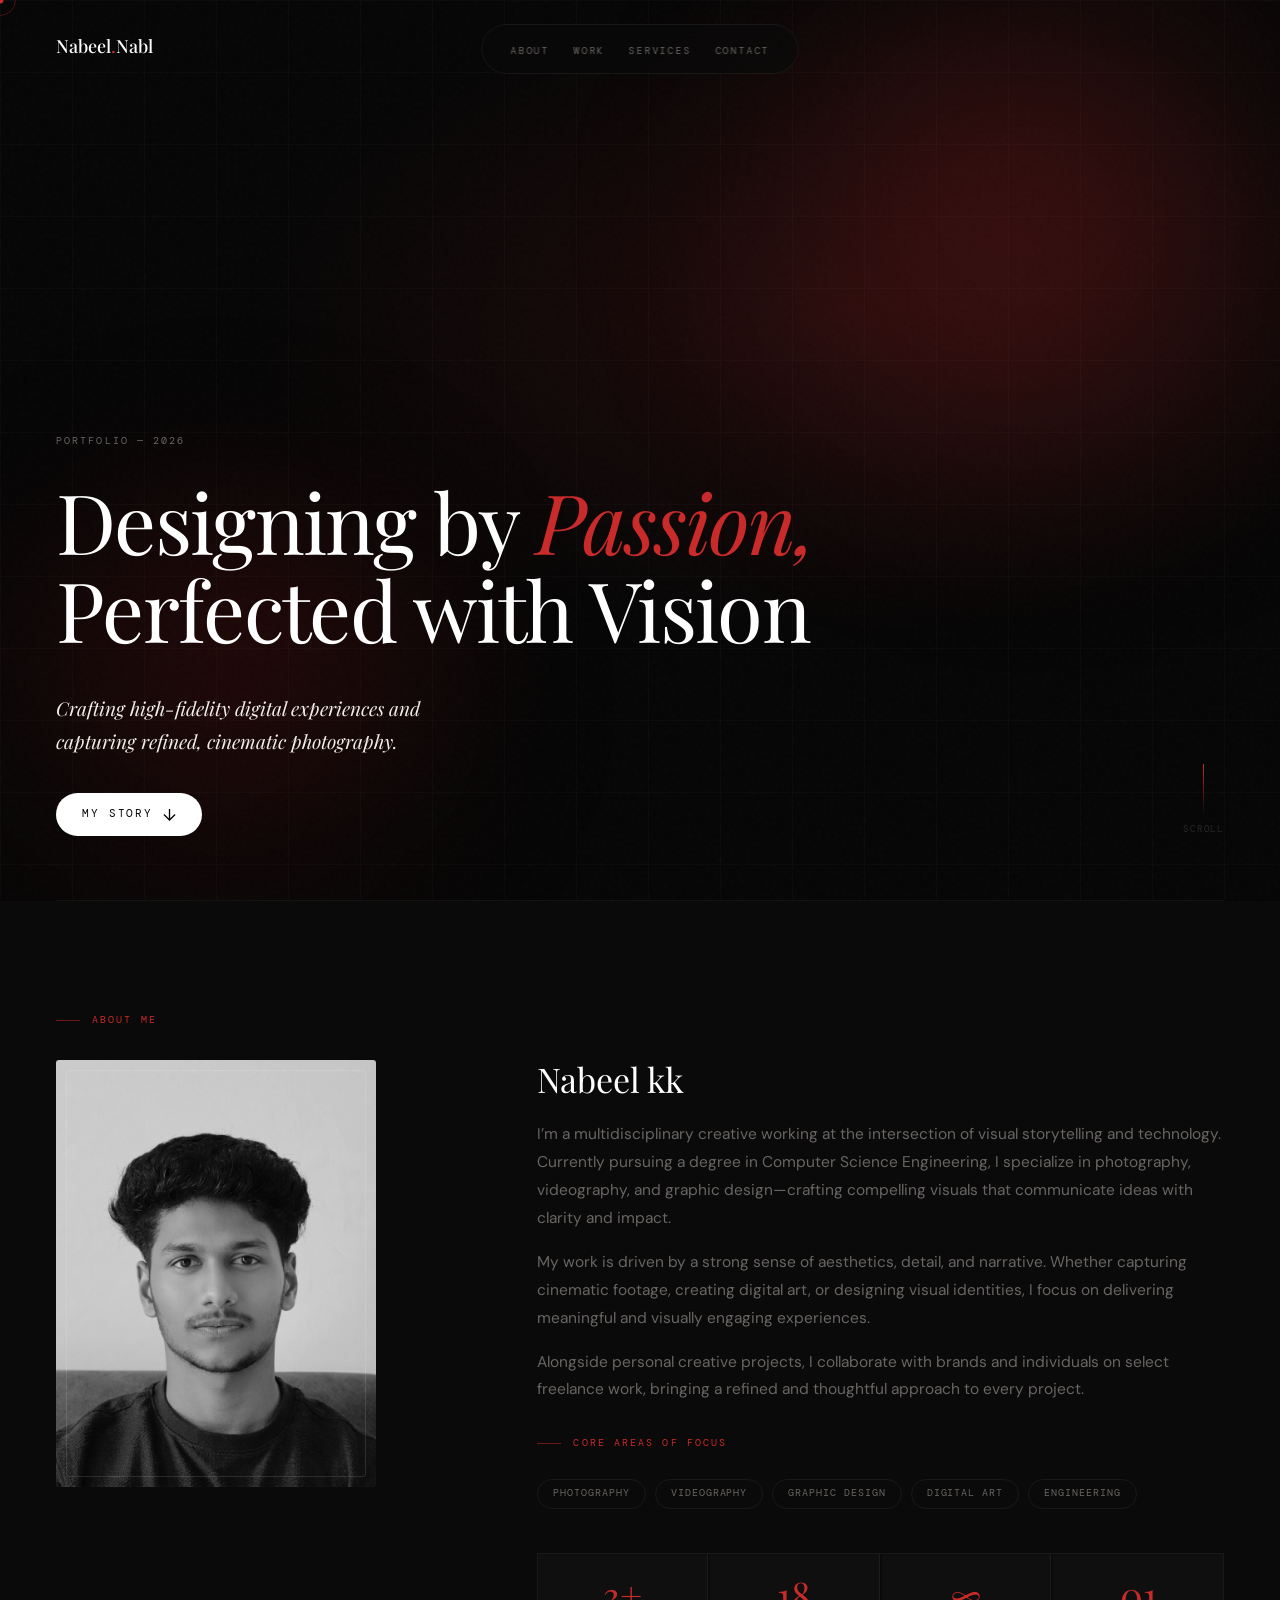
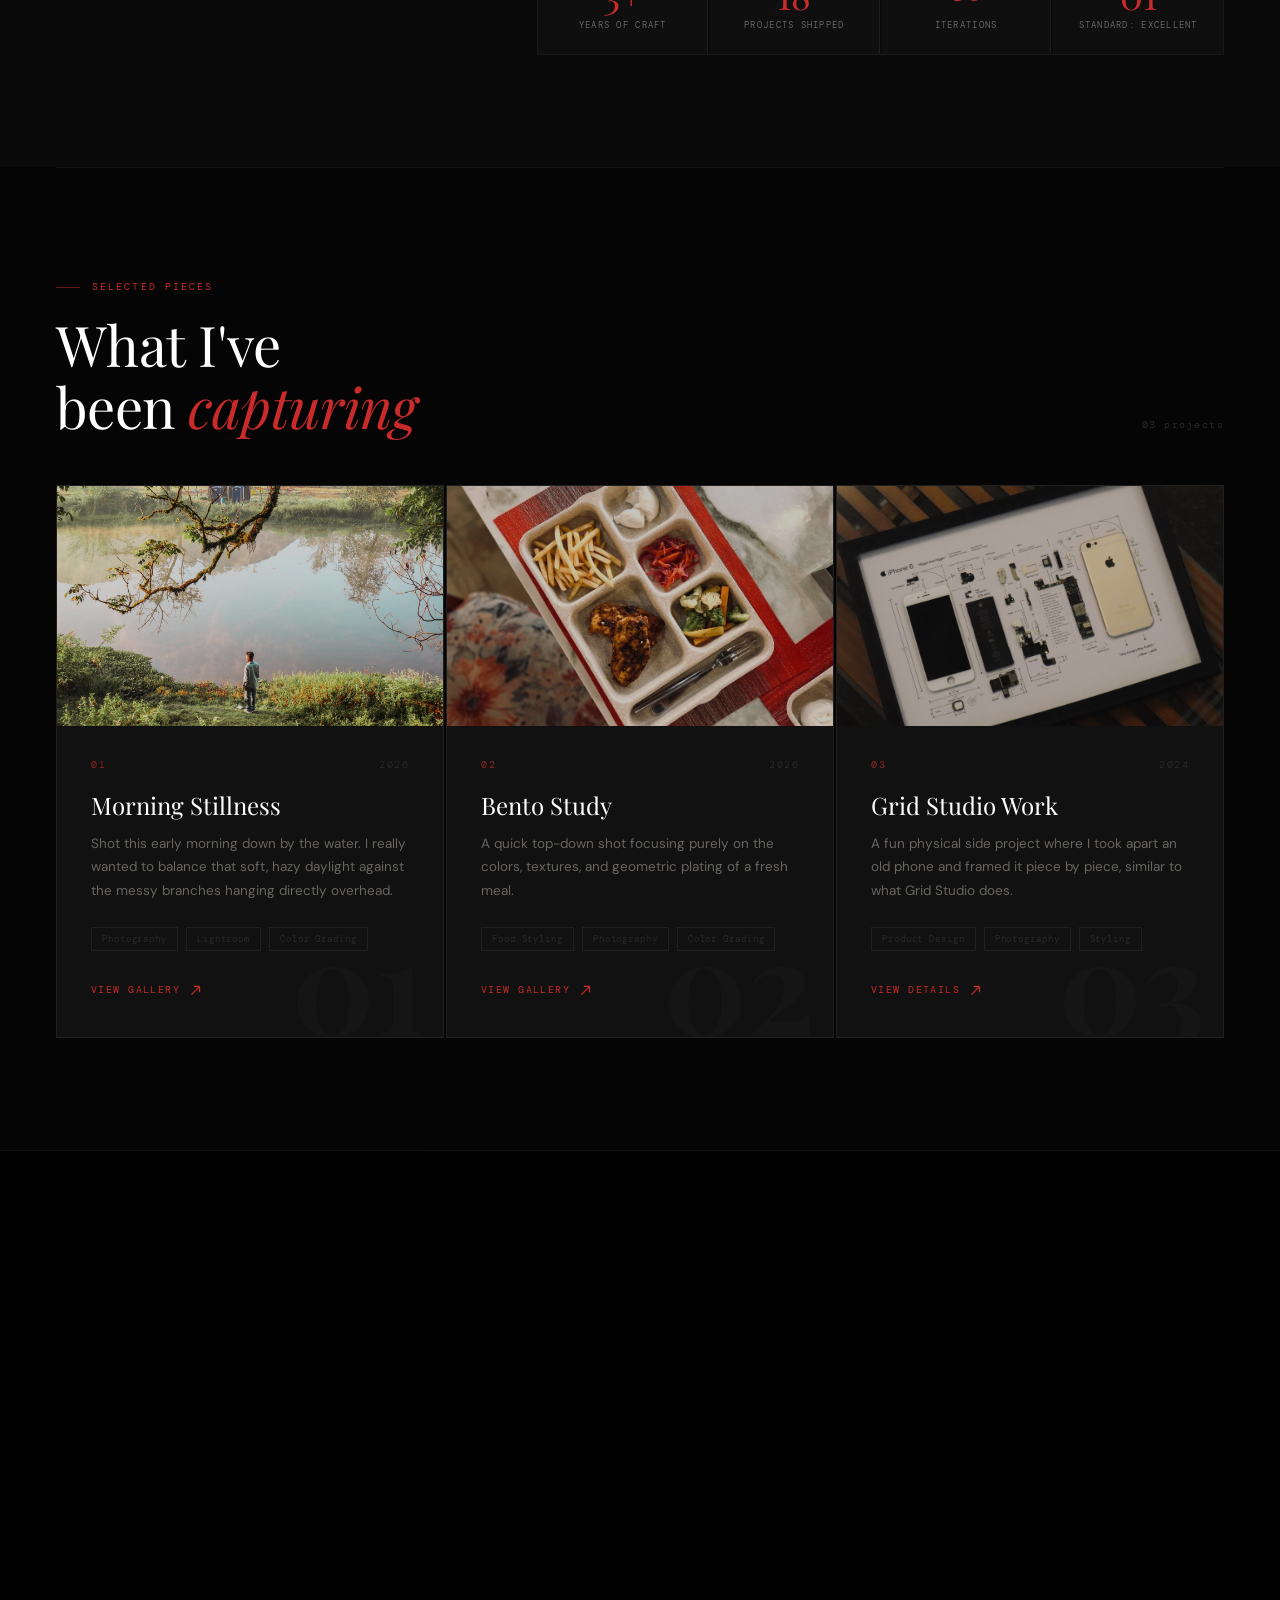
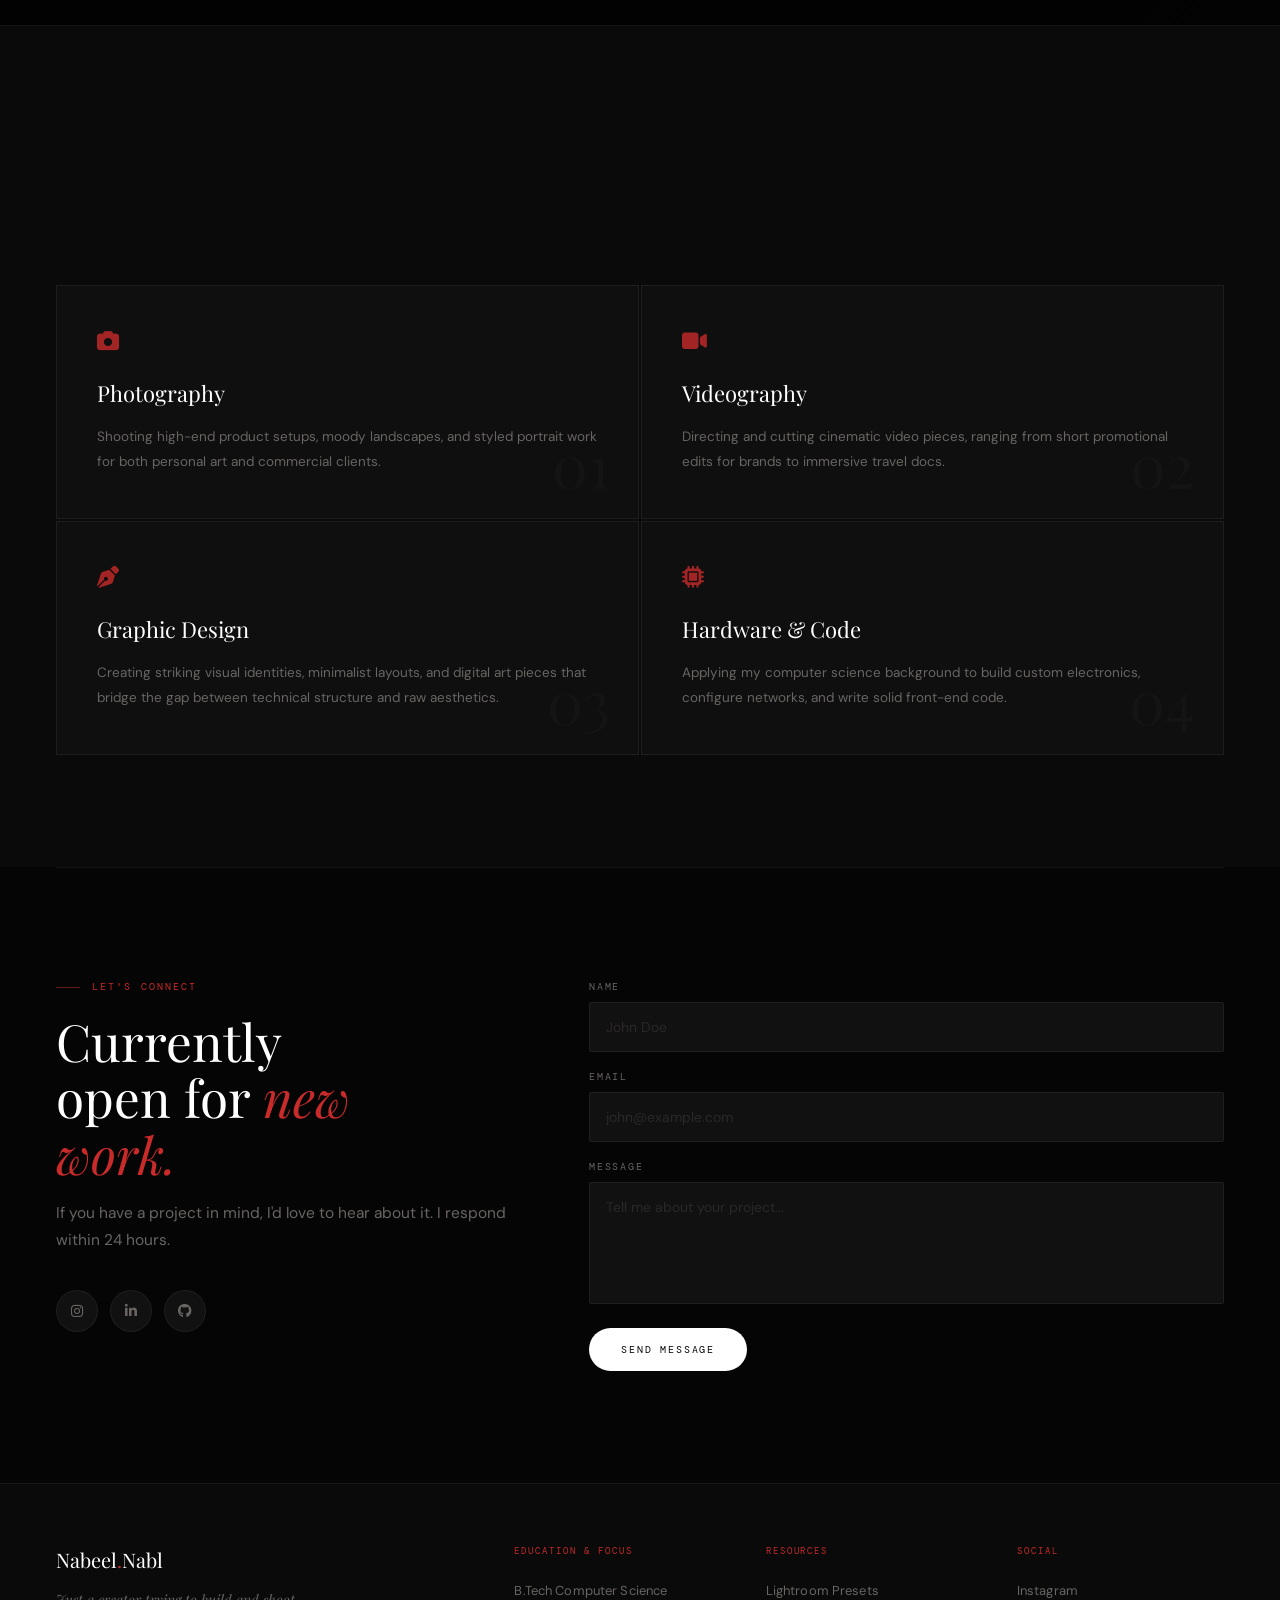
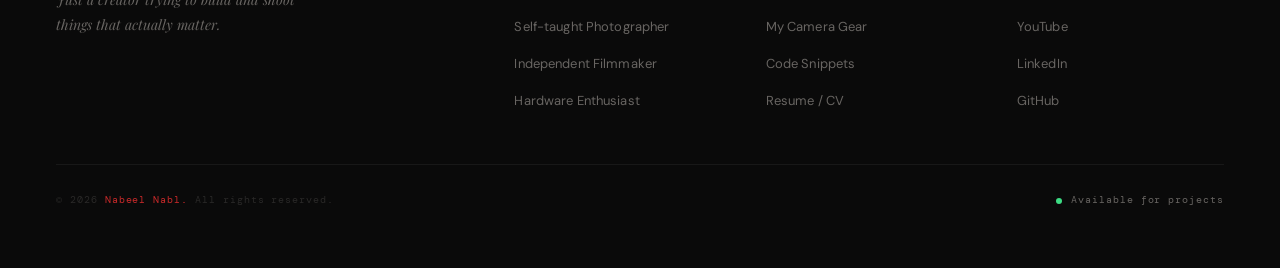
==== index.html @ 321269bb "Initial launch of Handcrafted Portfolio" ====
<!DOCTYPE html>
<html lang="en">

<head>
    <meta charset="UTF-8">
    <meta name="viewport" content="width=device-width, initial-scale=1.0">
    <title>Nabeel Nabl | Designer & Developer</title>
    <link rel="preconnect" href="https://fonts.googleapis.com">
    <link
        href="https://fonts.googleapis.com/css2?family=Playfair+Display:ital,wght@0,400;0,500;0,700;1,400;1,500&family=DM+Sans:wght@300;400;500&family=DM+Mono:wght@300;400&display=swap"
        rel="stylesheet">
    <link rel="stylesheet" href="https://cdnjs.cloudflare.com/ajax/libs/font-awesome/6.4.0/css/all.min.css">
    <style>
        :root {
            --bg: #050505;
            --bg2: #0a0a0a;
            --bg3: #0f0f0f;
            --surface: #111;
            --border: rgba(255, 255, 255, .06);
            --border-h: rgba(255, 255, 255, .12);
            --text: #f0ede8;
            --muted: #686562;
            --dim: #2a2928;
            --red: #c92a2a;
            --red-glow: rgba(201, 42, 42, .18);
            --red-soft: rgba(201, 42, 42, .08);
            --white: #ffffff;
            --ease: cubic-bezier(.16, 1, .3, 1);
            --ease2: cubic-bezier(.4, 0, .2, 1);
        }

        *,
        *::before,
        *::after {
            box-sizing: border-box;
            margin: 0;
            padding: 0
        }

        html {
            scroll-behavior: smooth
        }

        body {
            background: var(--bg);
            color: var(--text);
            font-family: 'DM Sans', sans-serif;
            -webkit-font-smoothing: antialiased;
            overflow-x: hidden;
            cursor: none;
            line-height: 1.6
        }

        a {
            text-decoration: none;
            color: inherit;
            transition: all .3s var(--ease)
        }

        ul {
            list-style: none
        }

        img {
            max-width: 100%;
            display: block
        }

        ::-webkit-scrollbar {
            width: 2px
        }

        ::-webkit-scrollbar-track {
            background: var(--bg)
        }

        ::-webkit-scrollbar-thumb {
            background: var(--red)
        }

        /* CURSOR */
        #cur {
            position: fixed;
            top: 0;
            left: 0;
            pointer-events: none;
            z-index: 9999;
            width: 7px;
            height: 7px;
            background: var(--red);
            border-radius: 50%;
            transform: translate(-50%, -50%);
            transition: width .25s, height .25s
        }

        #cur-r {
            position: fixed;
            top: 0;
            left: 0;
            pointer-events: none;
            z-index: 9998;
            width: 32px;
            height: 32px;
            border: 1px solid rgba(201, 42, 42, .35);
            border-radius: 50%;
            transform: translate(-50%, -50%);
            transition: left .09s, top .09s, width .3s, height .3s, border-color .3s
        }

        body:has(a:hover) #cur,
        body:has(button:hover) #cur {
            width: 14px;
            height: 14px
        }

        body:has(a:hover) #cur-r,
        body:has(button:hover) #cur-r {
            width: 50px;
            height: 50px;
            border-color: var(--red)
        }

        /* NAV */
        #nav {
            position: fixed;
            top: 24px;
            left: 50%;
            transform: translateX(-50%);
            z-index: 200;
            padding: 11px 28px;
            background: rgba(10, 10, 10, .72);
            backdrop-filter: blur(20px);
            border: 1px solid var(--border);
            border-radius: 100px;
            display: flex;
            align-items: center;
            gap: 36px;
            transition: all .4s var(--ease);
            width: max-content
        }

        #nav.scrolled {
            background: rgba(5, 5, 5, .94);
            box-shadow: 0 8px 40px rgba(0, 0, 0, .6)
        }

        .nav-logo {
            font-family: 'Playfair Display', serif;
            font-size: 16px;
            font-weight: 500;
            color: var(--white);
            white-space: nowrap
        }

        .nav-logo span {
            color: var(--red)
        }

        .nav-links {
            display: flex;
            gap: 24px
        }

        .nav-links a {
            font-family: 'DM Mono', monospace;
            font-size: 10px;
            letter-spacing: .18em;
            text-transform: uppercase;
            color: var(--muted);
            transition: color .3s
        }

        .nav-links a:hover,
        .nav-links a.active {
            color: var(--text)
        }

        .hamburger {
            display: none;
            flex-direction: column;
            gap: 5px;
            cursor: pointer;
            padding: 4px
        }

        .hamburger span {
            display: block;
            width: 20px;
            height: 1.5px;
            background: var(--text);
            transition: all .3s var(--ease)
        }

        .hamburger.open span:nth-child(1) {
            transform: translateY(6.5px) rotate(45deg)
        }

        .hamburger.open span:nth-child(2) {
            opacity: 0;
            transform: scaleX(0)
        }

        .hamburger.open span:nth-child(3) {
            transform: translateY(-6.5px) rotate(-45deg)
        }

        #mob-menu {
            display: none;
            position: fixed;
            inset: 0;
            z-index: 190;
            background: rgba(5, 5, 5, .97);
            backdrop-filter: blur(24px);
            flex-direction: column;
            align-items: center;
            justify-content: center;
            gap: 32px
        }

        #mob-menu.open {
            display: flex
        }

        #mob-menu a {
            font-family: 'Playfair Display', serif;
            font-size: 34px;
            font-weight: 400;
            color: var(--muted);
            transition: color .3s
        }

        #mob-menu a:hover {
            color: var(--white)
        }

        /* HERO */
        #hero {
            min-height: 100vh;
            display: flex;
            flex-direction: column;
            justify-content: flex-end;
            padding: 0 max(56px, calc((100vw - 1200px) / 2)) 64px;
            position: relative;
            overflow: hidden
        }

        .h-ambient {
            position: absolute;
            inset: 0;
            pointer-events: none;
            background: radial-gradient(ellipse 70% 55% at 65% 35%, rgba(201, 42, 42, .13) 0%, transparent 65%),
                radial-gradient(ellipse 40% 40% at 20% 70%, rgba(180, 20, 20, .07) 0%, transparent 60%)
        }

        .h-grid {
            position: absolute;
            inset: 0;
            pointer-events: none;
            background-image: linear-gradient(rgba(255, 255, 255, .018) 1px, transparent 1px),
                linear-gradient(90deg, rgba(255, 255, 255, .018) 1px, transparent 1px);
            background-size: 72px 72px
        }

        .h-noise {
            position: absolute;
            inset: 0;
            pointer-events: none;
            opacity: .022;
            background-image: url("data:image/svg+xml,%3Csvg viewBox='0 0 256 256' xmlns='http://www.w3.org/2000/svg'%3E%3Cfilter id='n'%3E%3CfeTurbulence type='fractalNoise' baseFrequency='.85' numOctaves='4' stitchTiles='stitch'/%3E%3C/filter%3E%3Crect width='100%25' height='100%25' filter='url(%23n)'/%3E%3C/svg%3E")
        }

        .blob {
            position: absolute;
            border-radius: 50%;
            pointer-events: none;
            filter: blur(100px);
            opacity: 0;
            animation: blobF 20s ease-in-out infinite alternate, blobI 2s .5s ease forwards
        }

        .blob1 {
            width: 55vw;
            height: 55vw;
            background: radial-gradient(circle, rgba(201, 42, 42, .28) 0%, transparent 65%);
            top: -15%;
            right: -8%
        }

        .blob2 {
            width: 45vw;
            height: 45vw;
            background: radial-gradient(circle, rgba(160, 20, 20, .18) 0%, transparent 65%);
            bottom: -10%;
            left: -5%;
            animation-duration: 26s;
            animation-delay: -8s
        }

        @keyframes blobI {
            to {
                opacity: 1
            }
        }

        @keyframes blobF {
            0% {
                transform: translate(0, 0) scale(1)
            }

            50% {
                transform: translate(-4%, 6%) scale(1.08)
            }

            100% {
                transform: translate(5%, -4%) scale(.94)
            }
        }

        .h-brand {
            position: absolute;
            top: 32px;
            left: max(56px, calc((100vw - 1200px) / 2));
            font-family: 'Playfair Display', serif;
            font-size: 18px;
            font-weight: 500;
            color: var(--white);
            z-index: 10
        }

        .h-brand span {
            color: var(--red)
        }

        .h-content {
            display: flex;
            flex-direction: column;
            align-items: flex-start;
            gap: 28px;
            position: relative;
            z-index: 10;
        }

        .h-pill {
            font-family: 'DM Mono', monospace;
            font-size: 9.5px;
            letter-spacing: .22em;
            text-transform: uppercase;
            color: var(--muted);
            opacity: 0;
            transform: translateY(14px);
            animation: hUp .7s .3s var(--ease) forwards
        }

        .h-title {
            font-family: 'Playfair Display', serif;
            font-size: clamp(38px, 6.5vw, 92px);
            font-weight: 400;
            line-height: 1.05;
            letter-spacing: -.02em;
            color: var(--white);
            opacity: 0;
            transform: translateY(28px);
            animation: hUp .9s .5s var(--ease) forwards
        }

        .h-title em {
            font-style: italic;
            color: var(--red)
        }

        .h-tagline {
            font-family: 'Playfair Display', serif;
            font-style: italic;
            font-size: clamp(15px, 1.5vw, 20px);
            color: var(--text);
            max-width: 440px;
            line-height: 1.7;
            opacity: 0;
            transform: translateY(20px);
            animation: hUp .7s .7s var(--ease) forwards;
            margin-top: 12px;
        }

        .h-cta {
            display: inline-flex;
            align-items: center;
            gap: 10px;
            font-family: 'DM Mono', monospace;
            font-size: 10.5px;
            letter-spacing: .18em;
            text-transform: uppercase;
            color: var(--bg);
            background: var(--white);
            padding: 13px 26px;
            border-radius: 100px;
            transition: all .3s var(--ease);
            flex-shrink: 0;
            opacity: 0;
            transform: translateY(20px);
            animation: hUp .7s .9s var(--ease) forwards;
            margin-top: 8px;
        }

        .h-cta:hover {
            background: var(--red);
            color: var(--white);
            transform: translateY(-3px);
            box-shadow: 0 12px 36px var(--red-glow)
        }

        .h-scroll {
            display: flex;
            flex-direction: column;
            align-items: center;
            gap: 6px;
            font-family: 'DM Mono', monospace;
            font-size: 9px;
            letter-spacing: .2em;
            text-transform: uppercase;
            color: var(--dim);
            position: absolute;
            bottom: 64px;
            right: max(56px, calc((100vw - 1200px) / 2));
            z-index: 10;
        }

        .s-bar {
            width: 1px;
            height: 52px;
            background: linear-gradient(to bottom, var(--red), transparent);
            animation: sPulse 2.2s ease-in-out infinite
        }

        @keyframes sPulse {

            0%,
            100% {
                opacity: .3
            }

            50% {
                opacity: .9
            }
        }

        @keyframes hUp {
            to {
                opacity: 1;
                transform: translateY(0)
            }
        }

        /* DIVIDER */
        .divider {
            border: none;
            border-top: 1px solid var(--border);
            margin: 0 max(56px, calc((100vw - 1200px) / 2))
        }

        /* SECTION BASE */
        .section {
            padding: 112px max(56px, calc((100vw - 1200px) / 2));
            position: relative;
            width: 100%;
            max-width: 100%
        }

        .s-lbl {
            font-family: 'DM Mono', monospace;
            font-size: 9.5px;
            letter-spacing: .22em;
            text-transform: uppercase;
            color: var(--red);
            margin-bottom: 18px;
            display: flex;
            align-items: center;
            gap: 12px
        }

        .s-lbl::before {
            content: '';
            width: 24px;
            height: 1px;
            background: var(--red);
            opacity: .5
        }

        .s-h {
            font-family: 'Playfair Display', serif;
            font-size: clamp(34px, 4.5vw, 56px);
            font-weight: 400;
            color: var(--white);
            line-height: 1.1;
            letter-spacing: -.01em;
            margin-bottom: 52px
        }

        .s-h em {
            font-style: italic;
            color: var(--red)
        }

        /* REVEAL */
        .reveal {
            opacity: 0;
            transform: translateY(24px);
            transition: opacity .8s var(--ease), transform .8s var(--ease)
        }

        .reveal.on {
            opacity: 1;
            transform: none
        }

        .d1 {
            transition-delay: .08s
        }

        .d2 {
            transition-delay: .16s
        }

        .d3 {
            transition-delay: .24s
        }

        .d4 {
            transition-delay: .32s
        }

        /* ABOUT */
        #about {
            background: var(--bg2)
        }

        .about-g {
            display: grid;
            grid-template-columns: 1fr 1.8fr;
            gap: 100px;
            align-items: start;
            max-width: 100%
        }

        .a-img-wrap {
            position: relative;
            border-radius: 3px;
            overflow: hidden;
            max-width: 320px;
            margin: 0 auto 0 0;
        }

        .a-img-wrap img {
            width: 100%;
            aspect-ratio: 3/4;
            object-fit: cover;
            display: block;
            filter: grayscale(100%) brightness(.85);
            transition: filter .6s var(--ease)
        }

        .a-img-wrap:hover img {
            filter: grayscale(0%) brightness(1)
        }

        .img-frame {
            position: absolute;
            top: 10px;
            left: 10px;
            width: calc(100% - 20px);
            height: calc(100% - 20px);
            border: 1px solid var(--border-h);
            border-radius: 3px;
            pointer-events: none
        }

        .a-fallback {
            width: 100%;
            aspect-ratio: 3/4;
            background: linear-gradient(135deg, #111 0%, #181818 50%, #0d0d0d 100%);
            display: flex;
            flex-direction: column;
            align-items: center;
            justify-content: center;
            gap: 16px;
            color: var(--dim);
            font-family: 'DM Mono', monospace;
            font-size: 11px
        }

        .av-c {
            width: 76px;
            height: 76px;
            border-radius: 50%;
            border: 1px solid rgba(255, 255, 255, .1);
            display: flex;
            align-items: center;
            justify-content: center
        }

        .av-c span {
            font-family: 'Playfair Display', serif;
            font-size: 26px;
            color: var(--red)
        }

        .a-text h3 {
            font-family: 'Playfair Display', serif;
            font-size: 34px;
            font-weight: 400;
            color: var(--white);
            margin-bottom: 22px;
            line-height: 1.15
        }

        .a-text p {
            font-size: 15.5px;
            line-height: 1.8;
            color: var(--muted);
            margin-bottom: 16px
        }

        .chips {
            display: flex;
            flex-wrap: wrap;
            gap: 9px;
            margin-top: 28px
        }

        .chip {
            padding: 6px 15px;
            border: 1px solid var(--border);
            font-family: 'DM Mono', monospace;
            font-size: 9.5px;
            letter-spacing: .1em;
            text-transform: uppercase;
            color: var(--muted);
            border-radius: 100px;
            transition: all .3s var(--ease);
            cursor: default
        }

        .chip:hover {
            border-color: var(--red);
            color: var(--text);
            background: var(--red-soft)
        }

        .a-stats {
            display: grid;
            grid-template-columns: repeat(4, 1fr);
            gap: 2px;
            margin-top: 44px;
            border: 1px solid var(--border)
        }

        .st {
            padding: 22px 18px;
            background: var(--bg3);
            border-right: 1px solid var(--border);
            transition: background .3s;
            text-align: center
        }

        .st:last-child {
            border-right: none
        }

        .st:hover {
            background: var(--surface)
        }

        .st-n {
            font-family: 'Playfair Display', serif;
            font-size: 38px;
            font-weight: 400;
            color: var(--red);
            line-height: 1;
            margin-bottom: 5px
        }

        .st-l {
            font-family: 'DM Mono', monospace;
            font-size: 8.5px;
            letter-spacing: .15em;
            text-transform: uppercase;
            color: var(--muted)
        }

        /* PROJECTS */
        #projects {
            background: var(--bg)
        }

        .p-head {
            display: flex;
            align-items: flex-end;
            justify-content: space-between;
            margin-bottom: 48px
        }

        .p-cnt {
            font-family: 'DM Mono', monospace;
            font-size: 10px;
            letter-spacing: .15em;
            color: var(--dim);
            padding-bottom: 4px
        }

        .p-grid {
            display: grid;
            grid-template-columns: repeat(3, 1fr);
            gap: 2px
        }

        .p-card {
            position: relative;
            background: var(--surface);
            border: 1px solid var(--border);
            overflow: hidden;
            cursor: pointer;
            transition: border-color .4s var(--ease)
        }

        .p-card:hover {
            border-color: var(--border-h)
        }

        .p-stripe {
            position: absolute;
            top: 0;
            left: 0;
            width: 0;
            height: 2px;
            background: var(--red);
            transition: width .6s var(--ease)
        }

        .p-card:hover .p-stripe {
            width: 100%
        }

        .p-img {
            width: 100%;
            height: 240px;
            overflow: hidden;
            background: var(--bg3);
            position: relative
        }

        .p-img img {
            width: 100%;
            height: 100%;
            object-fit: cover;
            transition: transform .8s var(--ease);
            filter: brightness(.8)
        }

        .p-card:hover .p-img img {
            transform: scale(1.05);
            filter: brightness(1)
        }

        .p-img-ph {
            width: 100%;
            height: 100%;
            display: flex;
            align-items: center;
            justify-content: center;
            font-family: 'DM Mono', monospace;
            font-size: 10px;
            letter-spacing: .1em;
            color: var(--dim);
            background: linear-gradient(135deg, #111, #1a1a1a)
        }

        .p-body {
            padding: 32px 34px 36px
        }

        .p-meta {
            display: flex;
            justify-content: space-between;
            align-items: center;
            margin-bottom: 18px
        }

        .p-num {
            font-family: 'DM Mono', monospace;
            font-size: 9.5px;
            letter-spacing: .2em;
            color: var(--red);
            opacity: .7
        }

        .p-yr {
            font-family: 'DM Mono', monospace;
            font-size: 9.5px;
            letter-spacing: .15em;
            color: var(--dim)
        }

        .p-title {
            font-family: 'Playfair Display', serif;
            font-size: 24px;
            font-weight: 400;
            color: var(--white);
            margin-bottom: 12px;
            transition: color .3s;
            line-height: 1.2
        }

        .p-card:hover .p-title {
            color: var(--red)
        }

        .p-desc {
            font-size: 13.5px;
            color: var(--muted);
            line-height: 1.75;
            margin-bottom: 24px
        }

        .p-stk {
            display: flex;
            gap: 8px;
            flex-wrap: wrap;
            margin-bottom: 24px
        }

        .stag {
            font-family: 'DM Mono', monospace;
            font-size: 9px;
            letter-spacing: .1em;
            color: var(--dim);
            border: 1px solid var(--border);
            padding: 4px 10px;
            transition: all .3s var(--ease)
        }

        .p-card:hover .stag {
            border-color: rgba(201, 42, 42, .2);
            color: var(--muted)
        }

        .p-lnk {
            display: inline-flex;
            align-items: center;
            gap: 9px;
            font-family: 'DM Mono', monospace;
            font-size: 9.5px;
            letter-spacing: .15em;
            text-transform: uppercase;
            color: var(--red);
            border-bottom: 1px solid transparent;
            padding-bottom: 2px;
            transition: border-color .3s
        }

        .p-lnk:hover {
            border-color: var(--red)
        }

        .p-lnk svg {
            transition: transform .3s var(--ease)
        }

        .p-lnk:hover svg {
            transform: translate(4px, -4px)
        }

        .p-ghost {
            position: absolute;
            bottom: -10px;
            right: 18px;
            font-family: 'Playfair Display', serif;
            font-size: 130px;
            font-weight: 700;
            line-height: 1;
            color: rgba(255, 255, 255, .02);
            pointer-events: none;
            transition: color .4s
        }

        .p-card:hover .p-ghost {
            color: rgba(201, 42, 42, .04)
        }

        /* PARALLAX BANNER */
        .par {
            background-attachment: fixed;
            background-position: center;
            background-repeat: no-repeat;
            background-size: cover;
            padding: 130px max(56px, calc((100vw - 1200px) / 2));
            display: flex;
            align-items: center;
            border-top: 1px solid var(--border);
            border-bottom: 1px solid var(--border);
            position: relative;
            overflow: hidden
        }

        .par::after {
            content: '';
            position: absolute;
            inset: 0;
            background: linear-gradient(135deg, rgba(0, 0, 0, .78) 0%, rgba(0, 0, 0, .5) 100%);
            pointer-events: none
        }

        .par-in {
            position: relative;
            z-index: 1;
            max-width: 600px
        }

        .par-in h2 {
            font-family: 'Playfair Display', serif;
            font-size: clamp(30px, 4vw, 50px);
            font-weight: 400;
            color: var(--white);
            margin-bottom: 18px;
            line-height: 1.15
        }

        .par-in h2 em {
            font-style: italic;
            color: var(--red)
        }

        .par-in p {
            font-size: 15.5px;
            color: rgba(220, 220, 220, .78);
            line-height: 1.75;
            letter-spacing: .3px
        }

        /* SERVICES */
        #services {
            background: var(--bg2)
        }

        .svc-g {
            display: grid;
            grid-template-columns: repeat(2, 1fr);
            gap: 2px;
            max-width: 100%
        }

        .svc {
            padding: 44px 40px;
            background: var(--bg3);
            border: 1px solid var(--border);
            position: relative;
            overflow: hidden;
            transition: border-color .4s var(--ease), background .4s
        }

        .svc:hover {
            border-color: var(--border-h);
            background: var(--surface)
        }

        .svc::before {
            content: '';
            position: absolute;
            top: 0;
            left: 0;
            width: 2px;
            height: 0;
            background: var(--red);
            transition: height .5s var(--ease)
        }

        .svc:hover::before {
            height: 100%
        }

        .svc i {
            font-size: 22px;
            color: var(--red);
            margin-bottom: 24px;
            display: block;
            opacity: .8;
            transition: opacity .3s
        }

        .svc:hover i {
            opacity: 1
        }

        .svc h3 {
            font-family: 'Playfair Display', serif;
            font-size: 22px;
            font-weight: 400;
            color: var(--white);
            margin-bottom: 14px
        }

        .svc p {
            font-size: 13.5px;
            color: var(--muted);
            line-height: 1.8
        }

        .svc-n {
            position: absolute;
            bottom: 24px;
            right: 28px;
            font-family: 'Playfair Display', serif;
            font-size: 60px;
            font-weight: 400;
            color: rgba(255, 255, 255, .022);
            line-height: 1;
            pointer-events: none;
            transition: color .4s
        }

        .svc:hover .svc-n {
            color: rgba(201, 42, 42, .06)
        }

        /* CONTACT */
        #contact {
            background: var(--bg)
        }

        .ct-wrap {
            display: grid;
            grid-template-columns: 1fr 1.4fr;
            gap: 80px;
            max-width: 100%
        }

        .ct-left h2 {
            font-family: 'Playfair Display', serif;
            font-size: clamp(34px, 4vw, 52px);
            font-weight: 400;
            color: var(--white);
            line-height: 1.1;
            margin-bottom: 18px
        }

        .ct-left h2 em {
            font-style: italic;
            color: var(--red)
        }

        .ct-sub {
            font-size: 15.5px;
            color: var(--muted);
            line-height: 1.75;
            margin-bottom: 36px
        }

        .soc-row {
            display: flex;
            gap: 12px;
            margin-top: 4px
        }

        .soc {
            width: 42px;
            height: 42px;
            border-radius: 50%;
            background: var(--surface);
            border: 1px solid var(--border);
            display: flex;
            align-items: center;
            justify-content: center;
            font-size: 14px;
            color: var(--muted);
            transition: all .3s var(--ease)
        }

        .soc:hover {
            background: var(--red);
            color: var(--white);
            border-color: var(--red);
            transform: translateY(-3px);
            box-shadow: 0 8px 24px var(--red-glow)
        }

        .ct-form {
            display: flex;
            flex-direction: column;
            gap: 18px
        }

        .fg {
            display: flex;
            flex-direction: column;
            gap: 7px
        }

        .fg label {
            font-family: 'DM Mono', monospace;
            font-size: 9.5px;
            letter-spacing: .18em;
            text-transform: uppercase;
            color: var(--muted)
        }

        .fg input,
        .fg textarea {
            padding: 15px 16px;
            background: var(--surface);
            border: 1px solid var(--border);
            color: var(--text);
            font-family: 'DM Sans', sans-serif;
            font-size: 14px;
            outline: none;
            transition: border-color .3s var(--ease);
            border-radius: 2px;
            resize: none
        }

        .fg input:focus,
        .fg textarea:focus {
            border-color: var(--red)
        }

        .fg input::placeholder,
        .fg textarea::placeholder {
            color: var(--dim)
        }

        .sub-btn {
            align-self: flex-start;
            margin-top: 6px;
            font-family: 'DM Mono', monospace;
            font-size: 10px;
            letter-spacing: .18em;
            text-transform: uppercase;
            color: var(--bg);
            background: var(--white);
            border: none;
            padding: 15px 32px;
            cursor: pointer;
            border-radius: 100px;
            transition: all .3s var(--ease)
        }

        .sub-btn:hover {
            background: var(--red);
            color: var(--white);
            transform: translateY(-2px);
            box-shadow: 0 10px 32px var(--red-glow)
        }

        .f-err {
            font-family: 'DM Mono', monospace;
            font-size: 10px;
            letter-spacing: .1em;
            color: var(--red);
            margin-top: -8px;
            margin-bottom: 6px;
            display: none;
        }

        /* POPUP */
        .pop-overlay {
            position: fixed;
            inset: 0;
            background: rgba(5, 5, 5, 0.85);
            backdrop-filter: blur(8px);
            z-index: 1000;
            display: flex;
            align-items: center;
            justify-content: center;
            opacity: 0;
            pointer-events: none;
            transition: opacity 0.4s var(--ease);
        }

        .pop-overlay.active {
            opacity: 1;
            pointer-events: all;
        }

        .pop-box {
            background: var(--surface);
            border: 1px solid var(--border);
            padding: 50px 40px;
            border-radius: 4px;
            text-align: center;
            max-width: 400px;
            width: 90%;
            transform: translateY(20px);
            transition: transform 0.4s var(--ease);
        }

        .pop-overlay.active .pop-box {
            transform: translateY(0);
        }

        .pop-icon {
            font-size: 44px;
            color: var(--red);
            margin-bottom: 24px;
        }

        .pop-box h3 {
            font-family: 'Playfair Display', serif;
            font-size: 26px;
            color: var(--white);
            margin-bottom: 14px;
        }

        .pop-box p {
            font-size: 14.5px;
            color: var(--muted);
            line-height: 1.6;
            margin-bottom: 32px;
        }

        .pop-btn {
            background: var(--white);
            color: var(--bg);
            border: none;
            padding: 14px 34px;
            font-family: 'DM Mono', monospace;
            font-size: 10px;
            text-transform: uppercase;
            letter-spacing: .15em;
            border-radius: 100px;
            cursor: pointer;
            transition: all 0.3s;
        }

        .pop-btn:hover {
            background: var(--red);
            color: var(--white);
            box-shadow: 0 8px 32px var(--red-glow);
        }

        /* FOOTER */
        footer {
            background: var(--bg2);
            border-top: 1px solid var(--border);
            padding: 60px max(56px, calc((100vw - 1200px) / 2))
        }

        .ft {
            display: grid;
            grid-template-columns: 2fr 1fr 1fr 1fr;
            gap: 44px;
            max-width: 1200px;
            margin: 0 auto 52px
        }

        .f-logo {
            font-family: 'Playfair Display', serif;
            font-size: 20px;
            font-weight: 400;
            color: var(--white);
            margin-bottom: 12px;
            display: block
        }

        .f-logo span {
            color: var(--red)
        }

        .f-bio {
            font-size: 14px;
            line-height: 1.75;
            color: var(--muted);
            max-width: 270px;
            font-style: italic;
            font-family: 'Playfair Display', serif
        }

        .fc-t {
            font-family: 'DM Mono', monospace;
            font-size: 9px;
            letter-spacing: .22em;
            text-transform: uppercase;
            color: var(--red);
            margin-bottom: 18px
        }

        .fc ul {
            display: flex;
            flex-direction: column;
            gap: 11px
        }

        .fc ul a {
            font-size: 13px;
            color: var(--muted);
            transition: color .3s;
            letter-spacing: .01em
        }

        .fc ul a:hover {
            color: var(--text)
        }

        .fb {
            max-width: 1200px;
            margin: 0 auto;
            display: flex;
            justify-content: space-between;
            align-items: center;
            padding-top: 28px;
            border-top: 1px solid var(--border);
            flex-wrap: wrap;
            gap: 14px
        }

        .f-copy {
            font-family: 'DM Mono', monospace;
            font-size: 9.5px;
            letter-spacing: .1em;
            color: var(--dim)
        }

        .f-copy span {
            color: var(--red)
        }

        .f-stat {
            display: flex;
            align-items: center;
            gap: 9px;
            font-family: 'DM Mono', monospace;
            font-size: 9.5px;
            letter-spacing: .1em;
            color: var(--muted)
        }

        .dot {
            width: 6px;
            height: 6px;
            border-radius: 50%;
            background: #3ddc84;
            animation: dpulse 2s ease-in-out infinite
        }

        @keyframes dpulse {

            0%,
            100% {
                box-shadow: 0 0 0 0 rgba(61, 220, 132, .5)
            }

            50% {
                box-shadow: 0 0 0 5px rgba(61, 220, 132, 0)
            }
        }

        /* RESPONSIVE */
        @media(max-width:960px) {

            .section,
            .divider,
            footer {
                padding-left: 28px;
                padding-right: 28px
            }

            #hero {
                padding: 0 28px 56px
            }

            .h-brand {
                left: 28px
            }

            .par {
                padding: 100px 28px
            }

            .about-g,
            .ct-wrap {
                grid-template-columns: 1fr;
                gap: 44px
            }

            .p-grid,
            .svc-g {
                grid-template-columns: 1fr
            }

            .p-card.wide {
                grid-column: span 1
            }

            .ft {
                grid-template-columns: 1fr 1fr;
                gap: 32px
            }

            .a-stats {
                grid-template-columns: repeat(2, 1fr)
            }

            .st:nth-child(2) {
                border-right: none
            }

            .nav-links {
                display: none
            }

            .hamburger {
                display: flex
            }

            .h-foot {
                flex-direction: column;
                align-items: flex-start;
                gap: 24px
            }
        }

        @media(max-width:600px) {
            .ft {
                grid-template-columns: 1fr
            }

            .fb {
                flex-direction: column;
                text-align: center
            }

            .a-stats {
                grid-template-columns: 1fr 1fr
            }

            footer {
                padding: 44px 28px
            }
        }
    </style>
</head>

<body>

    <div id="cur"></div>
    <div id="cur-r"></div>

    <!-- MOBILE MENU -->
    <div id="mob-menu">
        <a href="#about">About</a>
        <a href="#projects">Work</a>
        <a href="#services">Services</a>
        <a href="#contact">Contact</a>
    </div>

    <!-- NAV -->
    <nav id="nav">
        <ul class="nav-links">
            <li><a href="#about">About</a></li>
            <li><a href="#projects">Work</a></li>
            <li><a href="#services">Services</a></li>
            <li><a href="#contact">Contact</a></li>
        </ul>
        <div class="hamburger" id="ham">
            <span></span><span></span><span></span>
        </div>
    </nav>

    <!-- ── HERO ── -->
    <section id="hero">
        <div class="h-ambient"></div>
        <div class="h-grid"></div>
        <div class="h-noise"></div>
        <div class="blob blob1"></div>
        <div class="blob blob2"></div>
        <div class="h-brand">Nabeel<span>.</span>Nabl</div>
        
        <div class="h-content">
            <div class="h-pill">Portfolio — 2026</div>
            <h1 class="h-title">
                Designing by <em>Passion,</em><br>Perfected with Vision
            </h1>
            <p class="h-tagline">Crafting high-fidelity digital experiences and capturing refined, cinematic photography.</p>
            <a href="#about" class="h-cta">
                My Story
                <svg width="13" height="13" viewBox="0 0 14 14" fill="none">
                    <path d="M7 1v12M1 7l6 6 6-6" stroke="currentColor" stroke-width="1.4" />
                </svg>
            </a>
        </div>

        <div class="h-scroll">
            <div class="s-bar"></div>
            Scroll
        </div>
    </section>

    <hr class="divider">

    <!-- ── ABOUT ── -->
    <section id="about" class="section">
        <div class="s-lbl reveal" style="margin-bottom: 32px;">About me</div>
        <div class="about-g">
            <div class="a-img-wrap reveal">
                <img src="assets/profile-4k.png" alt="Nabeel kk" onerror="this.style.display='none';this.nextElementSibling.style.display='flex'">
                <div class="a-fallback" style="display: none;">
                    <div class="av-c"><span>NN</span></div>
                    <span style="letter-spacing:.06em">Nabeel kk · Kerala</span>
                </div>
                <div class="img-frame"></div>
            </div>
            <div class="a-text">
                <h3 class="reveal d1">Nabeel kk</h3>
                <p class="reveal d1">I’m a multidisciplinary creative working at the intersection of visual storytelling and technology. Currently pursuing a degree in Computer Science Engineering, I specialize in photography, videography, and graphic design—crafting compelling visuals that communicate ideas with clarity and impact.</p>
                <p class="reveal d2">My work is driven by a strong sense of aesthetics, detail, and narrative. Whether capturing cinematic footage, creating digital art, or designing visual identities, I focus on delivering meaningful and visually engaging experiences.</p>
                <p class="reveal d2" style="margin-bottom:32px;">Alongside personal creative projects, I collaborate with brands and individuals on select freelance work, bringing a refined and thoughtful approach to every project.</p>
                
                <div class="s-lbl reveal d3" style="margin-bottom: 16px;">Core Areas of Focus</div>
                <div class="chips reveal d3">
                    <span class="chip">Photography</span>
                    <span class="chip">Videography</span>
                    <span class="chip">Graphic Design</span>
                    <span class="chip">Digital Art</span>
                    <span class="chip">Engineering</span>
                </div>
                <div class="a-stats reveal d4">
                    <div class="st">
                        <div class="st-n">3+</div>
                        <div class="st-l">Years of craft</div>
                    </div>
                    <div class="st">
                        <div class="st-n">18</div>
                        <div class="st-l">Projects shipped</div>
                    </div>
                    <div class="st">
                        <div class="st-n">∞</div>
                        <div class="st-l">Iterations</div>
                    </div>
                    <div class="st">
                        <div class="st-n">01</div>
                        <div class="st-l">Standard: excellent</div>
                    </div>
                </div>
            </div>
        </div>
    </section>

    <hr class="divider">

    <!-- ── PROJECTS ── -->
    <section id="projects" class="section">
        <div class="p-head reveal" style="align-items: flex-end;">
            <div>
                <div class="s-lbl">Selected pieces</div>
                <h2 class="s-h" style="margin-bottom:0">What I've<br>been <em>capturing</em></h2>
            </div>
            <div class="p-cnt">03 projects</div>
        </div>

        <div class="p-grid">

            <!-- 01 -->
            <div class="p-card reveal">
                <div class="p-stripe"></div>
                <div class="p-img">
                    <img src="assets/landscape-sunrise.jpg.jpeg" alt="Morning Stillness"
                        onerror="this.style.display='none';this.nextElementSibling.style.display='flex'">
                    <div class="p-img-ph">landscape.jpg</div>
                </div>
                <div class="p-body">
                    <div class="p-meta"><span class="p-num">01</span><span class="p-yr">2026</span></div>
                    <h3 class="p-title">Morning Stillness</h3>
                    <p class="p-desc">Shot this early morning down by the water. I really wanted to balance that soft, hazy daylight against the messy branches hanging directly overhead.</p>
                    <div class="p-stk"><span class="stag">Photography</span><span class="stag">Lightroom</span><span class="stag">Color Grading</span></div>
                    <a href="#" class="p-lnk">View Gallery <svg width="13" height="13" viewBox="0 0 16 16"
                            fill="none">
                            <path d="M3 13L13 3M13 3H6M13 3V10" stroke="currentColor" stroke-width="1.5" />
                        </svg></a>
                </div>
                <div class="p-ghost">01</div>
            </div>

            <!-- 02 -->
            <div class="p-card reveal d1">
                <div class="p-stripe"></div>
                <div class="p-img">
                    <img src="assets/food-bento.jpg" alt="Culinary Aesthetics"
                        onerror="this.style.display='none';this.nextElementSibling.style.display='flex'">
                    <div class="p-img-ph">food-bento.jpg</div>
                </div>
                <div class="p-body">
                    <div class="p-meta"><span class="p-num">02</span><span class="p-yr">2026</span></div>
                    <h3 class="p-title">Bento Study</h3>
                    <p class="p-desc">A quick top-down shot focusing purely on the colors, textures, and geometric plating of a fresh meal.</p>
                    <div class="p-stk"><span class="stag">Food Styling</span><span class="stag">Photography</span><span class="stag">Color Grading</span></div>
                    <a href="#" class="p-lnk">View Gallery <svg width="13" height="13" viewBox="0 0 16 16" fill="none">
                            <path d="M3 13L13 3M13 3H6M13 3V10" stroke="currentColor" stroke-width="1.5" />
                        </svg></a>
                </div>
                <div class="p-ghost">02</div>
            </div>

            <!-- 03 -->
            <div class="p-card reveal d2">
                <div class="p-stripe"></div>
                <div class="p-img">
                    <img src="assets/grid-work.jpg.jpeg" alt="Grid Studio Work"
                        onerror="this.style.display='none';this.nextElementSibling.style.display='flex'">
                    <div class="p-img-ph">grid-work.jpg</div>
                </div>
                <div class="p-body">
                    <div class="p-meta"><span class="p-num">03</span><span class="p-yr">2024</span></div>
                    <h3 class="p-title">Grid Studio Work</h3>
                    <p class="p-desc">A fun physical side project where I took apart an old phone and framed it piece by piece, similar to what Grid Studio does.</p>
                    <div class="p-stk"><span class="stag">Product Design</span><span
                            class="stag">Photography</span><span class="stag">Styling</span></div>
                    <a href="#" class="p-lnk">View Details <svg width="13" height="13" viewBox="0 0 16 16" fill="none">
                            <path d="M3 13L13 3M13 3H6M13 3V10" stroke="currentColor" stroke-width="1.5" />
                        </svg></a>
                </div>
                <div class="p-ghost">03</div>
            </div>

        </div>
    </section>

    <!-- ── PARALLAX BANNER ── -->
    <div class="par" style="background-image:url('assets/workspace-4k.png')">
        <div class="par-in reveal">
            <h2>Dedicated to<br>the <em>Process.</em></h2>
            <p>The final aesthetic is merely a reflection of the work unseen. True craft lies in the quiet hours spent refining architecture and chasing fleeting moments behind the lens.</p>
        </div>
    </div>

    <!-- ── SERVICES ── -->
    <section id="services" class="section">
        <div class="s-lbl reveal">What I do</div>
        <h2 class="s-h reveal d1">Services</h2>
        <div class="svc-g">
            <div class="svc reveal">
                <i class="fa-solid fa-camera"></i>
                <h3>Photography</h3>
                <p>Shooting high-end product setups, moody landscapes, and styled portrait work for both personal art and commercial clients.</p>
                <div class="svc-n">01</div>
            </div>
            <div class="svc reveal d1">
                <i class="fa-solid fa-video"></i>
                <h3>Videography</h3>
                <p>Directing and cutting cinematic video pieces, ranging from short promotional edits for brands to immersive travel docs.</p>
                <div class="svc-n">02</div>
            </div>
            <div class="svc reveal d2">
                <i class="fa-solid fa-pen-nib"></i>
                <h3>Graphic Design</h3>
                <p>Creating striking visual identities, minimalist layouts, and digital art pieces that bridge the gap between technical structure and raw aesthetics.</p>
                <div class="svc-n">03</div>
            </div>
            <div class="svc reveal d3">
                <i class="fa-solid fa-microchip"></i>
                <h3>Hardware & Code</h3>
                <p>Applying my computer science background to build custom electronics, configure networks, and write solid front-end code.</p>
                <div class="svc-n">04</div>
            </div>
        </div>
    </section>

    <hr class="divider">

    <!-- ── CONTACT ── -->
    <section id="contact" class="section">
        <div class="ct-wrap">
            <div class="ct-left">
                <div class="s-lbl reveal">Let's connect</div>
                <h2 class="reveal d1">Currently<br>open for <em>new<br>work.</em></h2>
                <p class="ct-sub reveal d2">If you have a project in mind, I'd love to hear about it. I respond within
                    24 hours.</p>
                <div class="soc-row reveal d3">
                    <a href="https://instagram.com/nabeelnabl" target="_blank" aria-label="Instagram" class="soc"><i
                            class="fa-brands fa-instagram"></i></a>
                    <a href="https://www.linkedin.com/in/nabeelnabl/" target="_blank" aria-label="LinkedIn" class="soc"><i
                            class="fa-brands fa-linkedin-in"></i></a>
                    <a href="https://github.com/nabeelnabl" target="_blank" aria-label="GitHub" class="soc"><i class="fa-brands fa-github"></i></a>
                </div>
            </div>
            <iframe name="hidden_iframe" style="display:none;" onload="if(typeof submitted !== 'undefined' && submitted){ document.getElementById('ctform').reset(); document.getElementById('popup').classList.add('active'); submitted = false; }"></iframe>
            <form class="ct-form reveal d1" id="ctform" action="https://docs.google.com/forms/u/0/d/e/1FAIpQLSd0_fpa9BsyiHg9iJlbNVFvViaj9_l17hPYQZp5nLNI_RHyYw/formResponse" method="POST" target="hidden_iframe" onsubmit="return validateForm();">
                <div class="fg"><label for="name">Name</label><input type="text" id="name" name="entry.2122463564" placeholder="John Doe"
                        required></div>
                <div class="fg"><label for="email">Email</label><input type="email" id="email" name="entry.2056389110"
                        placeholder="john@example.com" required></div>
                <div class="f-err" id="f-err">Please enter a valid email address.</div>
                <div class="fg"><label for="message">Message</label><textarea id="message" name="entry.1527557325" rows="5"
                        placeholder="Tell me about your project..." required></textarea></div>
                <button type="submit" class="sub-btn">Send Message</button>
            </form>
        </div>
    </section>

    <!-- ── FOOTER ── -->
    <footer>
        <div class="ft">
            <div>
                <span class="f-logo">Nabeel<span>.</span>Nabl</span>
                <p class="f-bio">Just a creator trying to build and shoot things that actually matter.</p>
            </div>
            <div class="fc">
                <div class="fc-t">Education & Focus</div>
                <ul>
                    <li><a href="#">B.Tech Computer Science</a></li>
                    <li><a href="#">Self-taught Photographer</a></li>
                    <li><a href="#">Independent Filmmaker</a></li>
                    <li><a href="#">Hardware Enthusiast</a></li>
                </ul>
            </div>
            <div class="fc">
                <div class="fc-t">Resources</div>
                <ul>
                    <li><a href="#">Lightroom Presets</a></li>
                    <li><a href="#">My Camera Gear</a></li>
                    <li><a href="#">Code Snippets</a></li>
                    <li><a href="#">Resume / CV</a></li>
                </ul>
            </div>
            <div class="fc">
                <div class="fc-t">Social</div>
                <ul>
                    <li><a href="https://instagram.com/nabeelnabl" target="_blank">Instagram</a></li>
                    <li><a href="#">YouTube</a></li>
                    <li><a href="https://www.linkedin.com/in/nabeelnabl/" target="_blank">LinkedIn</a></li>
                    <li><a href="https://github.com/nabeelnabl" target="_blank">GitHub</a></li>
                </ul>
            </div>
        </div>
        <div class="fb">
            <p class="f-copy">© 2026 <span>Nabeel Nabl.</span> All rights reserved.</p>
            <div class="f-stat">
                <div class="dot"></div>Available for projects
            </div>
        </div>
    </footer>

    <!-- POPUP -->
    <div id="popup" class="pop-overlay">
        <div class="pop-box">
            <i class="fa-regular fa-circle-check pop-icon"></i>
            <h3>Message Sent</h3>
            <p>Thanks for reaching out! I'll review your details and get back to you within 24 hours.</p>
            <button class="pop-btn" onclick="document.getElementById('popup').classList.remove('active')">Close</button>
        </div>
    </div>

    <script>
        /* Form Validation */
        let submitted = false;
        function validateForm() {
            const emailInp = document.getElementById('email');
            const err = document.getElementById('f-err');
            const regex = /^[^\s@]+@[^\s@]+\.[^\s@]+$/;
            
            if(!regex.test(emailInp.value)) {
                err.style.display = 'block';
                return false;
            }
            err.style.display = 'none';
            submitted = true;
            return true;
        }

        /* Cursor */
        const cur = document.getElementById('cur'), curR = document.getElementById('cur-r');
        let mx = 0, my = 0, rx = 0, ry = 0;
        document.addEventListener('mousemove', e => { mx = e.clientX; my = e.clientY; cur.style.left = mx + 'px'; cur.style.top = my + 'px' });
        (function loop() { rx += (mx - rx) * .1; ry += (my - ry) * .1; curR.style.left = rx + 'px'; curR.style.top = ry + 'px'; requestAnimationFrame(loop) })();

        /* Nav */
        const nav = document.getElementById('nav');
        window.addEventListener('scroll', () => nav.classList.toggle('scrolled', window.scrollY > 40), { passive: true });

        /* Hamburger */
        const ham = document.getElementById('ham'), mob = document.getElementById('mob-menu');
        ham.addEventListener('click', () => {
            ham.classList.toggle('open'); mob.classList.toggle('open');
            document.body.style.overflow = mob.classList.contains('open') ? 'hidden' : '';
        });
        mob.querySelectorAll('a').forEach(a => a.addEventListener('click', () => {
            ham.classList.remove('open'); mob.classList.remove('open'); document.body.style.overflow = '';
        }));

        /* Reveal */
        document.querySelectorAll('.reveal').forEach(el => {
            new IntersectionObserver(([e]) => { if (e.isIntersecting) el.classList.add('on') }, { threshold: .1, rootMargin: '0px 0px -28px 0px' }).observe(el);
        });

        /* Active nav */
        const secs = ['about', 'projects', 'services', 'contact'];
        const nlinks = document.querySelectorAll('.nav-links a');
        window.addEventListener('scroll', () => {
            let cur2 = '';
            secs.forEach(id => { const el = document.getElementById(id); if (el && window.scrollY >= el.offsetTop - 140) cur2 = id; });
            nlinks.forEach(a => { const h = a.getAttribute('href').replace('#', ''); a.classList.toggle('active', h === cur2); });
        }, { passive: true });

        /* Hero parallax */
        window.addEventListener('scroll', () => {
            const y = window.scrollY, t = document.querySelector('.h-title');
            if (t && y < window.innerHeight) t.style.transform = `translateY(${y * .11}px)`;
        }, { passive: true });
    </script>
</body>

</html>
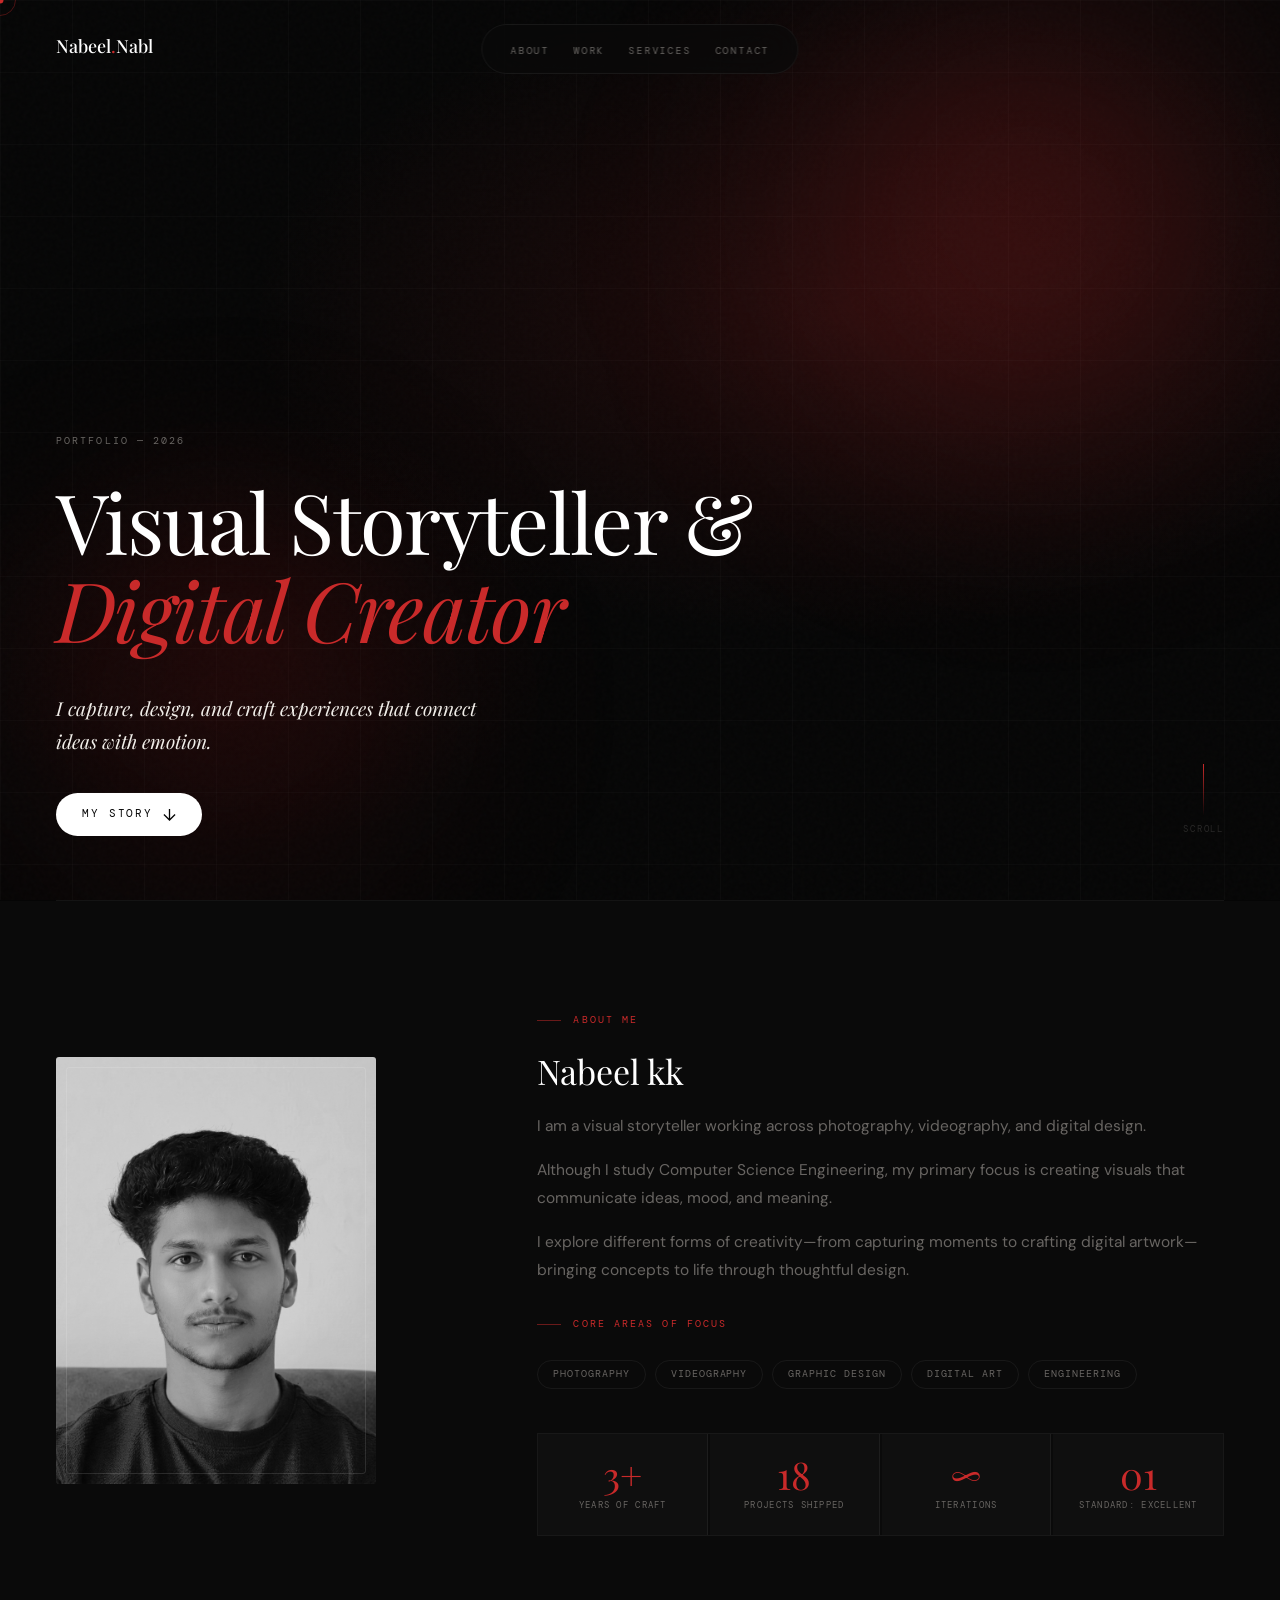
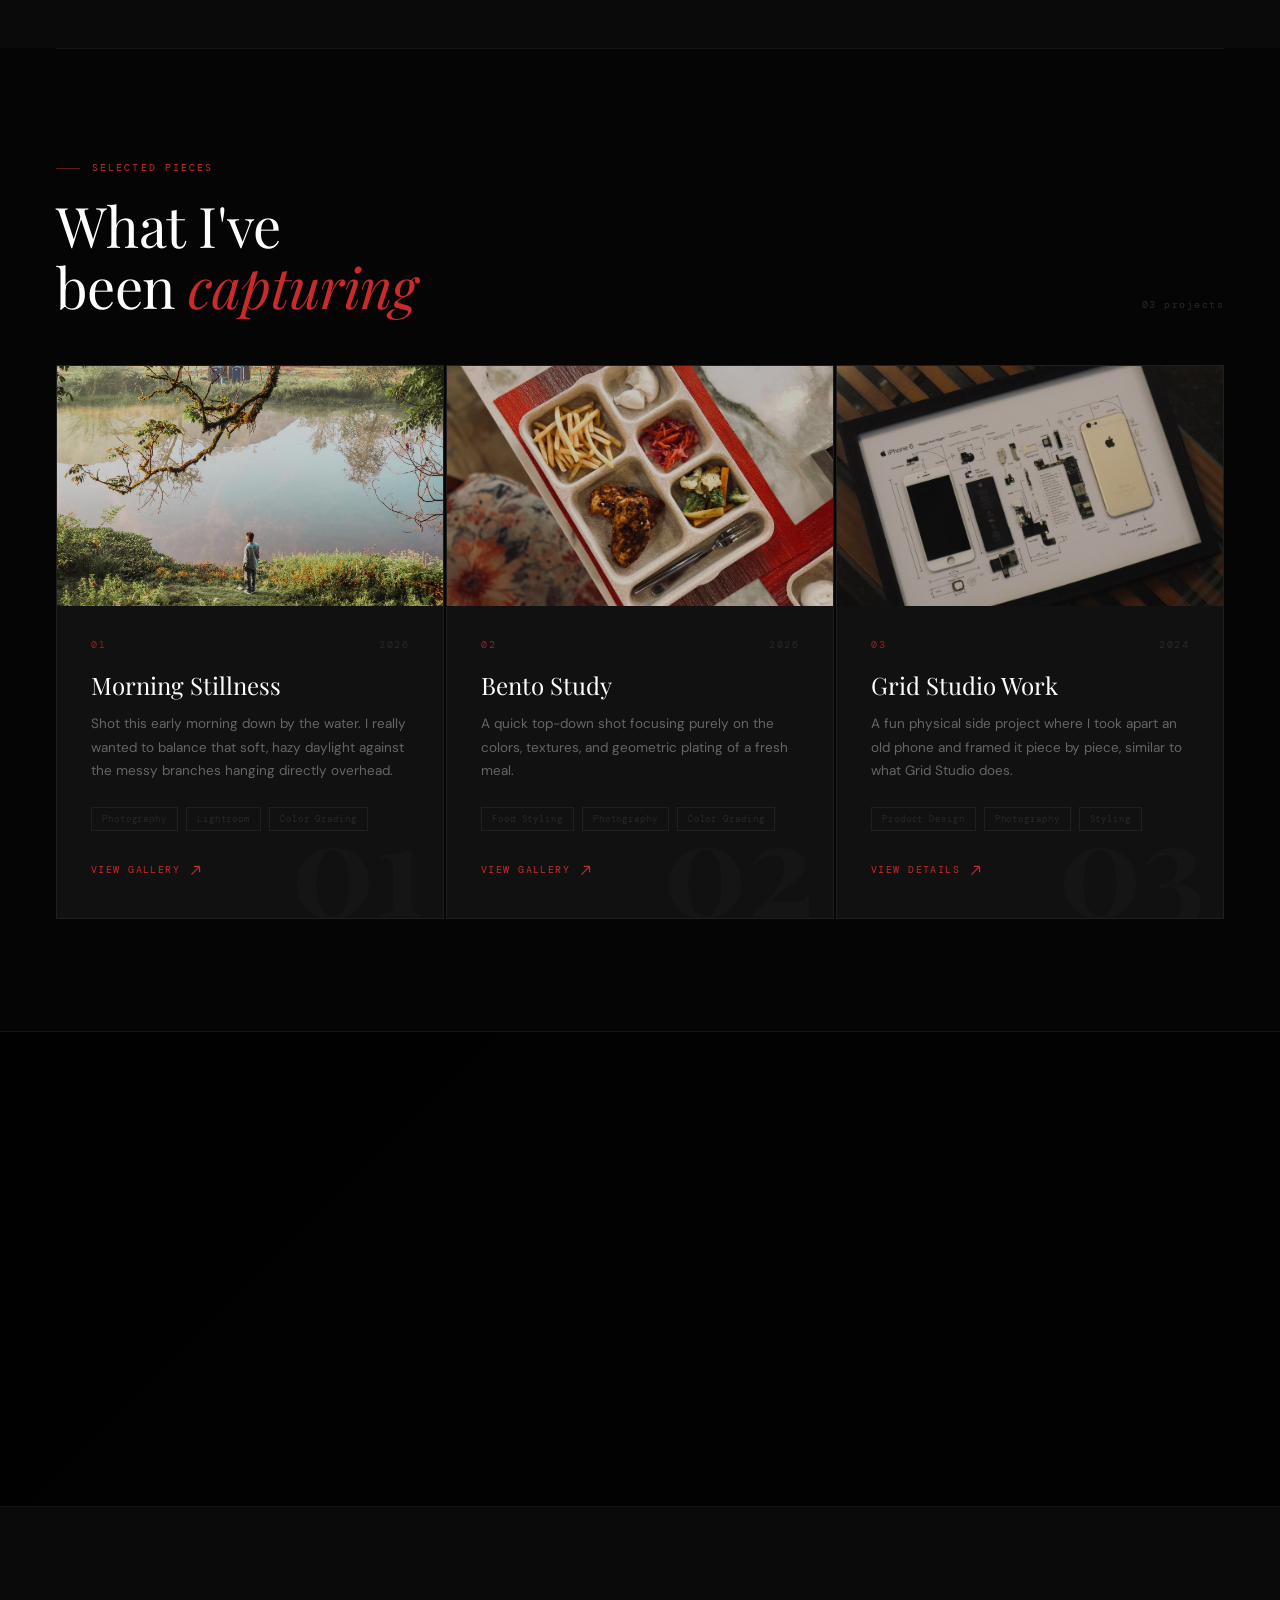
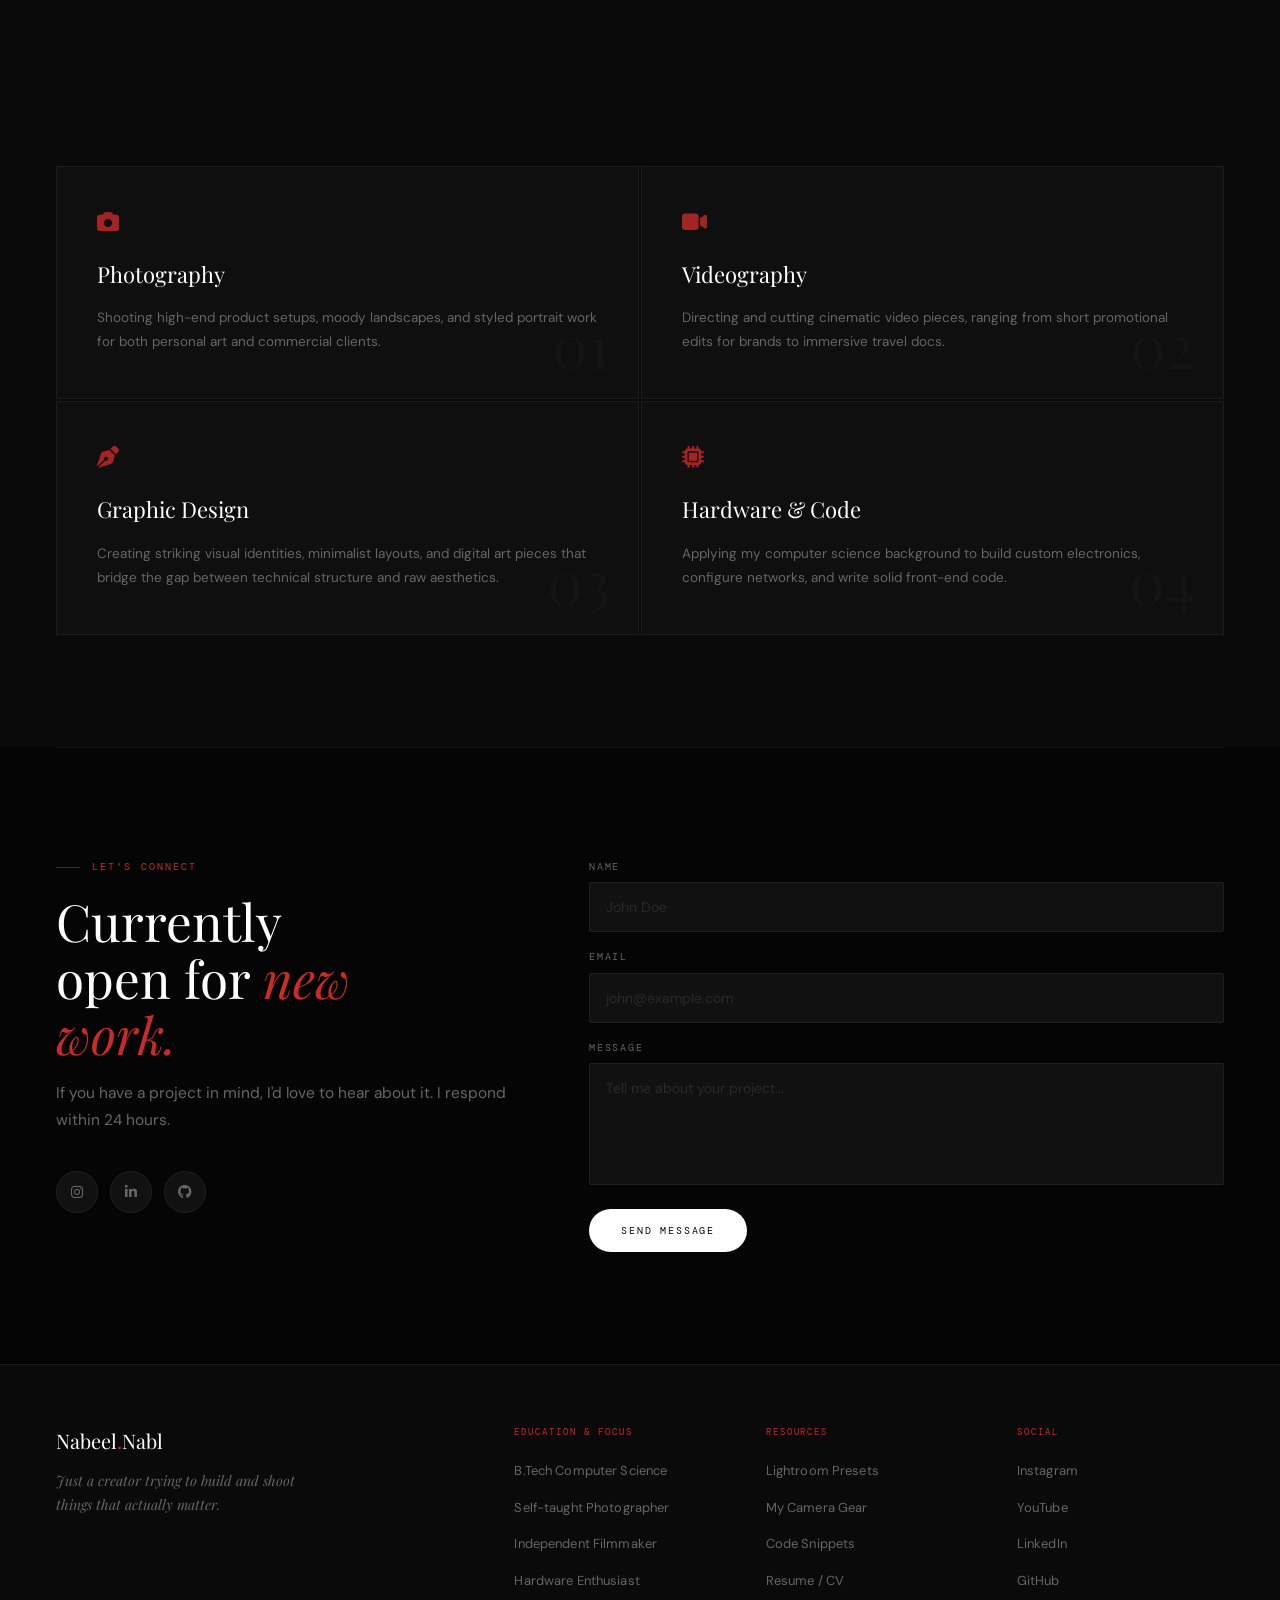
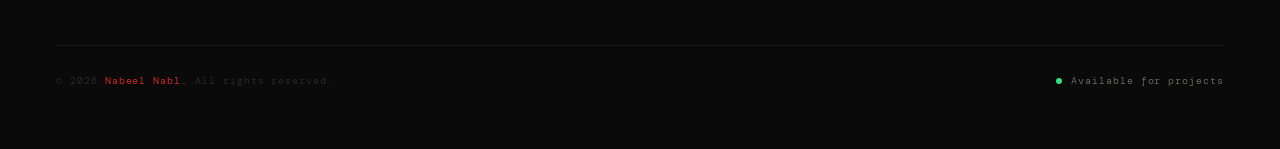
==== commit 358d9365: "Updated About Me biography copy to highlight visual storytelling" ====
--- a/index.html
+++ b/index.html
@@ -5,6 +5,7 @@
     <meta charset="UTF-8">
     <meta name="viewport" content="width=device-width, initial-scale=1.0">
     <title>Nabeel Nabl | Designer & Developer</title>
+    <link rel="icon" href="assets/profile-4k.png" type="image/png">
     <link rel="preconnect" href="https://fonts.googleapis.com">
     <link
         href="https://fonts.googleapis.com/css2?family=Playfair+Display:ital,wght@0,400;0,500;0,700;1,400;1,500&family=DM+Sans:wght@300;400;500&family=DM+Mono:wght@300;400&display=swap"
@@ -120,6 +121,13 @@
             border-color: var(--red)
         }
 
+        /* Disable custom cursor on touch devices */
+        @media (hover: none) and (pointer: coarse) {
+            #cur, #cur-r { display: none !important; }
+            body { cursor: auto !important; }
+            a, button { cursor: pointer !important; }
+        }
+
         /* NAV */
         #nav {
             position: fixed;
@@ -1351,87 +1359,53 @@
         }
 
         /* RESPONSIVE */
+        @media(max-width:1024px) {
+            .p-img { height: auto; aspect-ratio: 16/10; } /* Make images proportional */
+        }
+
         @media(max-width:960px) {
-
-            .section,
-            .divider,
-            footer {
-                padding-left: 28px;
-                padding-right: 28px
-            }
-
-            #hero {
-                padding: 0 28px 56px
-            }
-
-            .h-brand {
-                left: 28px
-            }
-
-            .par {
-                padding: 100px 28px
-            }
-
-            .about-g,
-            .ct-wrap {
-                grid-template-columns: 1fr;
-                gap: 44px
-            }
-
-            .p-grid,
-            .svc-g {
-                grid-template-columns: 1fr
-            }
-
-            .p-card.wide {
-                grid-column: span 1
-            }
-
-            .ft {
-                grid-template-columns: 1fr 1fr;
-                gap: 32px
-            }
-
-            .a-stats {
-                grid-template-columns: repeat(2, 1fr)
-            }
-
-            .st:nth-child(2) {
-                border-right: none
-            }
-
-            .nav-links {
-                display: none
-            }
-
-            .hamburger {
-                display: flex
-            }
-
-            .h-foot {
-                flex-direction: column;
-                align-items: flex-start;
-                gap: 24px
-            }
+            .section { padding: 72px 28px; }
+            .divider { margin: 0 28px; }
+            footer { padding: 64px 28px 28px 28px; }
+            
+            #hero { padding: 120px 28px 56px; justify-content: center; }
+            .h-brand { left: 28px; top: 28px; }
+            
+            /* Fix Parallax Desktop Zoom Glitch */
+            .par { padding: 72px 28px; background-attachment: scroll !important; }
+            
+            .about-g, .ct-wrap { grid-template-columns: 1fr; gap: 56px; }
+            .a-img-wrap { margin: 0 auto !important; width: 100%; max-width: 380px; }
+            .p-grid, .svc-g { grid-template-columns: 1fr; }
+            .p-card.wide { grid-column: span 1; }
+            .ft { grid-template-columns: 1fr 1fr; gap: 32px; }
+            .a-stats { grid-template-columns: repeat(2, 1fr); }
+            .st:nth-child(2) { border-right: none; }
+            
+            .nav-links { display: none; }
+            #nav { left: auto; right: 28px; top: 24px; transform: none; width: 54px; height: 54px; padding: 0; justify-content: center; border-radius: 50%; }
+            .hamburger { display: flex; margin: 0 auto; }
+            .h-foot { flex-direction: column; align-items: flex-start; gap: 24px; }
         }
 
         @media(max-width:600px) {
-            .ft {
-                grid-template-columns: 1fr
-            }
-
-            .fb {
-                flex-direction: column;
-                text-align: center
-            }
-
-            .a-stats {
-                grid-template-columns: 1fr 1fr
-            }
-
-            footer {
-                padding: 44px 28px
-            }
+            /* Reduce Typography Ceilings */
+            .s-h { font-size: 32px; }
+            .a-text h3 { font-size: 28px; margin-bottom: 16px; }
+            .ct-left h2 { font-size: 32px; }
+            .p-title { font-size: 22px; }
+            .svc h3 { font-size: 20px; }
+            .st-n { font-size: 34px; }
+            
+            /* Squeeze internal paddings */
+            .svc { padding: 32px 28px; }
+            .p-body { padding: 24px 24px 28px; }
+            .pop-box { padding: 36px 24px; }
+            
+            /* Core Structural Folds */
+            .ft { grid-template-columns: 1fr; }
+            .fb { flex-direction: column; text-align: center; }
+            .a-stats { grid-template-columns: 1fr 1fr; }
         }
     </style>
 </head>
@@ -1474,9 +1448,9 @@
         <div class="h-content">
             <div class="h-pill">Portfolio — 2026</div>
             <h1 class="h-title">
-                Designing by <em>Passion,</em><br>Perfected with Vision
+                Visual Storyteller &<br><em>Digital Creator</em>
             </h1>
-            <p class="h-tagline">Crafting high-fidelity digital experiences and capturing refined, cinematic photography.</p>
+            <p class="h-tagline">I capture, design, and craft experiences that connect ideas with emotion.</p>
             <a href="#about" class="h-cta">
                 My Story
                 <svg width="13" height="13" viewBox="0 0 14 14" fill="none">
@@ -1495,9 +1469,8 @@
 
     <!-- ── ABOUT ── -->
     <section id="about" class="section">
-        <div class="s-lbl reveal" style="margin-bottom: 32px;">About me</div>
         <div class="about-g">
-            <div class="a-img-wrap reveal">
+            <div class="a-img-wrap reveal" style="margin-top: 44px;">
                 <img src="assets/profile-4k.png" alt="Nabeel kk" onerror="this.style.display='none';this.nextElementSibling.style.display='flex'">
                 <div class="a-fallback" style="display: none;">
                     <div class="av-c"><span>NN</span></div>
@@ -1506,10 +1479,11 @@
                 <div class="img-frame"></div>
             </div>
             <div class="a-text">
+                <div class="s-lbl reveal" style="margin-bottom: 24px;">About me</div>
                 <h3 class="reveal d1">Nabeel kk</h3>
-                <p class="reveal d1">I’m a multidisciplinary creative working at the intersection of visual storytelling and technology. Currently pursuing a degree in Computer Science Engineering, I specialize in photography, videography, and graphic design—crafting compelling visuals that communicate ideas with clarity and impact.</p>
-                <p class="reveal d2">My work is driven by a strong sense of aesthetics, detail, and narrative. Whether capturing cinematic footage, creating digital art, or designing visual identities, I focus on delivering meaningful and visually engaging experiences.</p>
-                <p class="reveal d2" style="margin-bottom:32px;">Alongside personal creative projects, I collaborate with brands and individuals on select freelance work, bringing a refined and thoughtful approach to every project.</p>
+                <p class="reveal d1">I am a visual storyteller working across photography, videography, and digital design.</p>
+                <p class="reveal d2">Although I study Computer Science Engineering, my primary focus is creating visuals that communicate ideas, mood, and meaning.</p>
+                <p class="reveal d2" style="margin-bottom:32px;">I explore different forms of creativity—from capturing moments to crafting digital artwork—bringing concepts to life through thoughtful design.</p>
                 
                 <div class="s-lbl reveal d3" style="margin-bottom: 16px;">Core Areas of Focus</div>
                 <div class="chips reveal d3">
@@ -1801,6 +1775,22 @@
             const y = window.scrollY, t = document.querySelector('.h-title');
             if (t && y < window.innerHeight) t.style.transform = `translateY(${y * .11}px)`;
         }, { passive: true });
+
+        /* Mobile Banner Parallax */
+        const mPar = document.querySelector('.par');
+        window.addEventListener('scroll', () => {
+            if (mPar && window.innerWidth <= 960) {
+                const rect = mPar.getBoundingClientRect();
+                if (rect.top <= window.innerHeight && rect.bottom >= 0) {
+                    const totalTravel = window.innerHeight + rect.height;
+                    const scrolled = window.innerHeight - rect.top;
+                    const percentage = (scrolled / totalTravel) * 100;
+                    mPar.style.backgroundPosition = `center ${percentage}%`;
+                }
+            } else if (mPar) {
+                mPar.style.backgroundPosition = '';
+            }
+        }, { passive: true });
     </script>
 </body>
 
